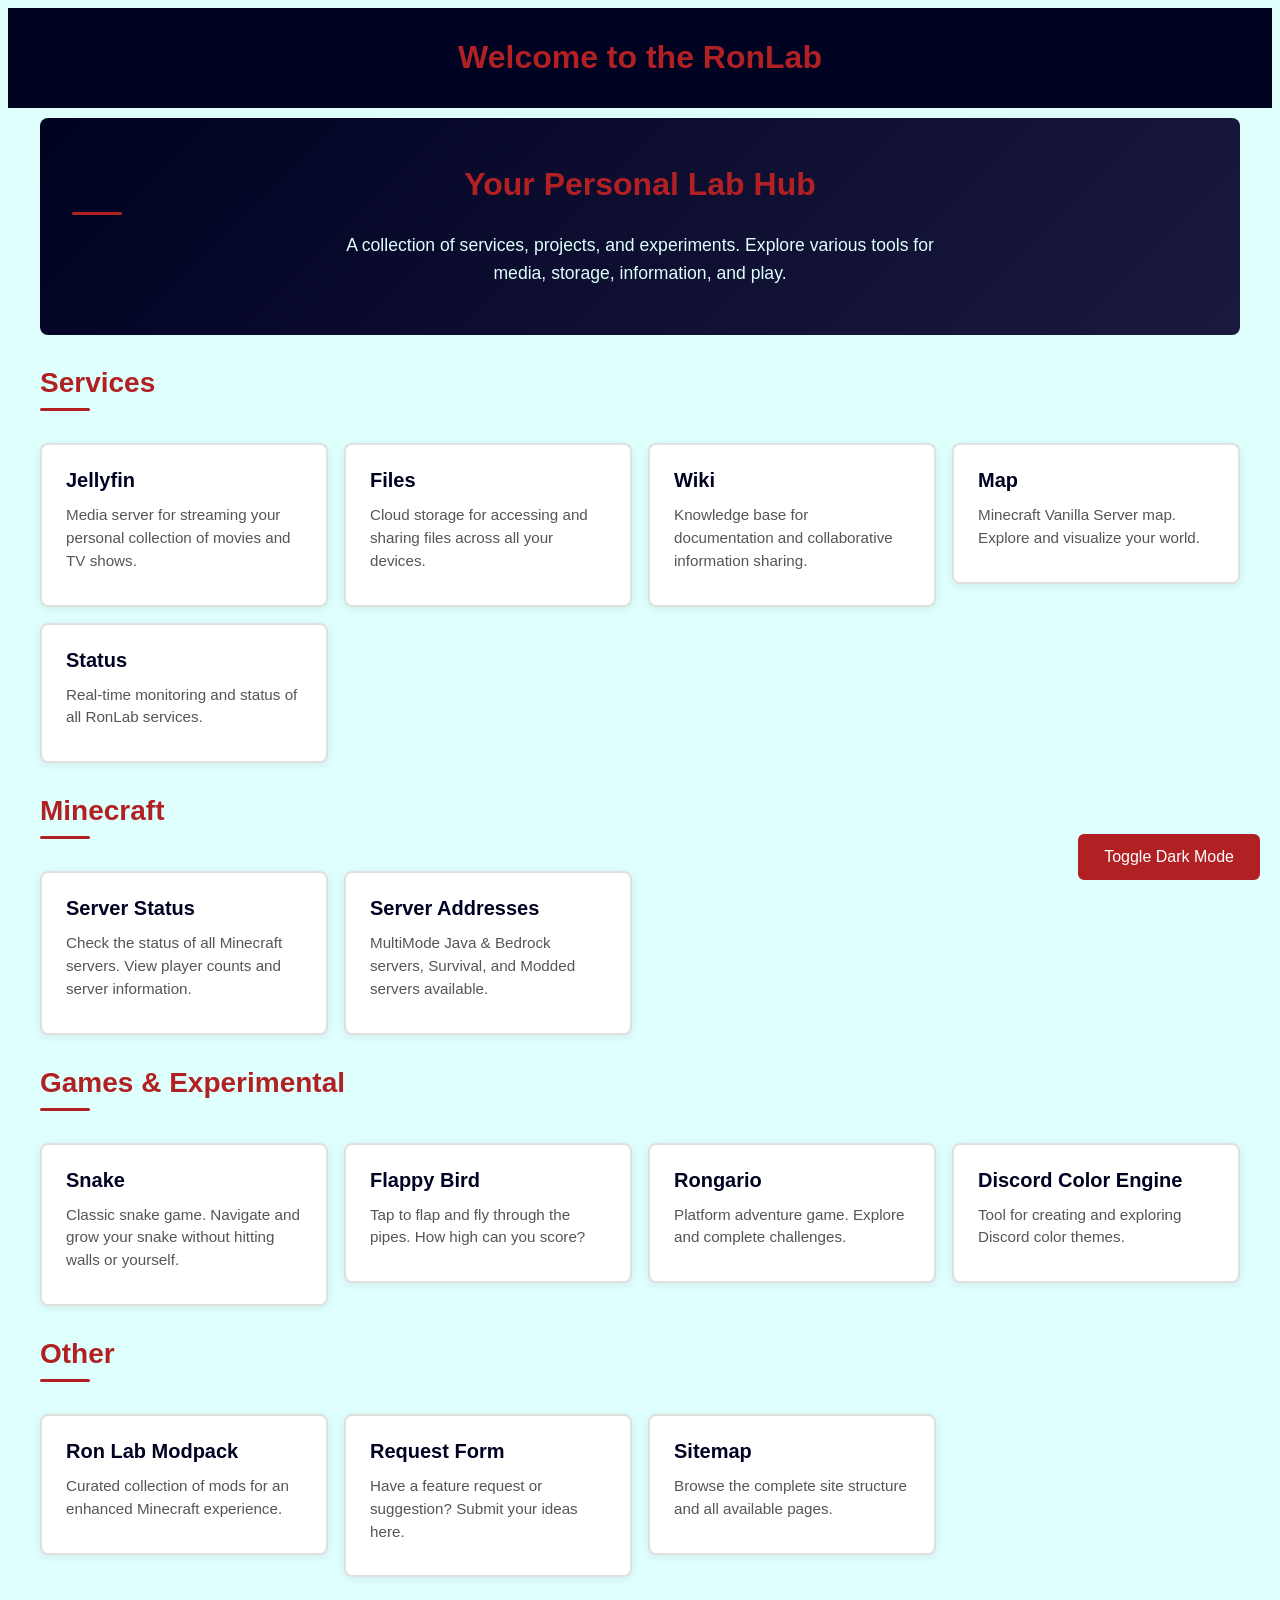
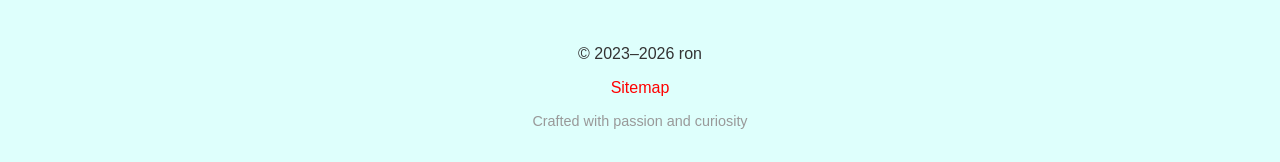
==== index.html @ da30d5af "fix: Update Minecraft section link to point to minecraft.html Changed broken link from links.html#mi" ====
<!DOCTYPE html>
<html lang="en">
<head>
    <meta charset="UTF-8">
    <meta name="viewport" content="width=device-width, initial-scale=1.0">
    <title>Ron Lab</title>
    <link rel="stylesheet" href="styles.css">

    <link rel="apple-touch-icon" sizes="180x180" href="/apple-touch-icon.png">
    <link rel="icon" type="image/png" sizes="32x32" href="/favicon-32x32.png">
    <link rel="icon" type="image/png" sizes="16x16" href="/favicon-16x16.png">
    <link rel="manifest" href="/site.webmanifest">
    <link rel="mask-icon" href="/safari-pinned-tab.svg" color="#000222">
    <meta name="apple-mobile-web-app-title" content="Ron Lab">
    <meta name="application-name" content="Ron Lab">
    <meta name="msapplication-TileColor" content="#da532c">
    <meta name="theme-color" content="#ffffff">

    <!-- Apple Mobile Web App Status Bar Style -->
    <meta name="apple-mobile-web-app-status-bar-style" content="black">

    <style>
        /* Hero section styles */
        .hero {
            background: linear-gradient(135deg, #000222 0%, #1a1a3e 100%);
            color: #fff;
            padding: 3rem 2rem;
            text-align: center;
            margin-bottom: 2rem;
            border-radius: 8px;
            animation: fadeUp 0.6s ease-out;
        }

        .hero h2 {
            font-family: 'biome', sans-serif;
            font-size: 2rem;
            margin: 0 0 1rem 0;
            color: #b12124;
        }

        .hero p {
            font-size: 1.1rem;
            line-height: 1.6;
            max-width: 600px;
            margin: 0 auto;
            color: #defffc;
        }

        /* Section titles */
        .section-title {
            font-family: 'biome', sans-serif;
            color: #b12124;
            font-size: 1.75rem;
            margin-bottom: 1.5rem;
            margin-top: 2rem;
            position: relative;
            padding-bottom: 0.75rem;
        }

        .section-title::after {
            content: '';
            position: absolute;
            bottom: 0;
            left: 0;
            width: 50px;
            height: 3px;
            background-color: #b12124;
            border-radius: 2px;
        }

        .dark-mode .hero {
            background: linear-gradient(135deg, #1a1a1a 0%, #2a2a4e 100%);
        }

        .dark-mode .hero h2 {
            color: #defffc;
        }

        .dark-mode .section-title {
            color: #defffc;
        }

        .dark-mode .section-title::after {
            background-color: #defffc;
        }

        /* Card link wrapper */
        .card-link {
            text-decoration: none;
            color: inherit;
            display: block;
            height: 100%;
        }

        .card-link:visited .card h3 {
            color: #000222;
        }

        .dark-mode .card-link:visited .card h3 {
            color: #defffc;
        }

        /* Responsive container */
        .content-container {
            max-width: 1200px;
            margin: 0 auto;
        }
    </style>
</head>
<body>
    <header>
        <h1>Welcome to the RonLab</h1>
    </header>

    <main class="content-container">
        <!-- Hero Section -->
        <section class="hero">
            <h2>Your Personal Lab Hub</h2>
            <p>A collection of services, projects, and experiments. Explore various tools for media, storage, information, and play.</p>
        </section>

        <!-- Services Section -->
        <section>
            <h3 class="section-title">Services</h3>
            <div class="card-grid">
                <a href="https://movie.ronlab.site" class="card-link">
                    <div class="card">
                        <h3>Jellyfin</h3>
                        <p>Media server for streaming your personal collection of movies and TV shows.</p>
                    </div>
                </a>
                <a href="https://cloud.ronlab.site" class="card-link">
                    <div class="card">
                        <h3>Files</h3>
                        <p>Cloud storage for accessing and sharing files across all your devices.</p>
                    </div>
                </a>
                <a href="https://wiki.ronlab.site" class="card-link">
                    <div class="card">
                        <h3>Wiki</h3>
                        <p>Knowledge base for documentation and collaborative information sharing.</p>
                    </div>
                </a>
                <a href="https://map.ronlab.site" class="card-link">
                    <div class="card">
                        <h3>Map</h3>
                        <p>Minecraft Vanilla Server map. Explore and visualize your world.</p>
                    </div>
                </a>
                <a href="https://status.ronlab.site" class="card-link">
                    <div class="card">
                        <h3>Status</h3>
                        <p>Real-time monitoring and status of all RonLab services.</p>
                    </div>
                </a>
            </div>
        </section>

        <!-- Minecraft Section -->
        <section>
            <h3 class="section-title">Minecraft</h3>
            <div class="card-grid">
                <a href="https://crafty.ronlab.site/status" class="card-link">
                    <div class="card">
                        <h3>Server Status</h3>
                        <p>Check the status of all Minecraft servers. View player counts and server information.</p>
                    </div>
                </a>
                <a href="minecraft.html" class="card-link">
                    <div class="card">
                        <h3>Server Addresses</h3>
                        <p>MultiMode Java & Bedrock servers, Survival, and Modded servers available.</p>
                    </div>
                </a>
            </div>
        </section>

        <!-- Games & Experimental Section -->
        <section>
            <h3 class="section-title">Games & Experimental</h3>
            <div class="card-grid">
                <a href="snake.html" class="card-link">
                    <div class="card">
                        <h3>Snake</h3>
                        <p>Classic snake game. Navigate and grow your snake without hitting walls or yourself.</p>
                    </div>
                </a>
                <a href="flappy.html" class="card-link">
                    <div class="card">
                        <h3>Flappy Bird</h3>
                        <p>Tap to flap and fly through the pipes. How high can you score?</p>
                    </div>
                </a>
                <a href="rongario.html" class="card-link">
                    <div class="card">
                        <h3>Rongario</h3>
                        <p>Platform adventure game. Explore and complete challenges.</p>
                    </div>
                </a>
                <a href="discord.html" class="card-link">
                    <div class="card">
                        <h3>Discord Color Engine</h3>
                        <p>Tool for creating and exploring Discord color themes.</p>
                    </div>
                </a>
            </div>
        </section>

        <!-- Other Section -->
        <section>
            <h3 class="section-title">Other</h3>
            <div class="card-grid">
                <a href="https://drive.google.com/drive/folders/1ktByD3DAhQ_q4QXqc3JjcEOgUtWaC5j9?usp=sharing" class="card-link">
                    <div class="card">
                        <h3>Ron Lab Modpack</h3>
                        <p>Curated collection of mods for an enhanced Minecraft experience.</p>
                    </div>
                </a>
                <a href="https://forms.gle/BwYJrXEqpxPvxcif6" class="card-link">
                    <div class="card">
                        <h3>Request Form</h3>
                        <p>Have a feature request or suggestion? Submit your ideas here.</p>
                    </div>
                </a>
                <a href="sitemap.html" class="card-link">
                    <div class="card">
                        <h3>Sitemap</h3>
                        <p>Browse the complete site structure and all available pages.</p>
                    </div>
                </a>
            </div>
        </section>
    </main>

    <footer>
        <p>&copy; 2023–<span id="year"></span> ron</p>
        <p><a href="sitemap.html">Sitemap</a></p>
        <p style="font-size: 0.9rem; color: #999; margin-top: 1rem;">Crafted with passion and curiosity</p>
    </footer>

    <button id="darkModeToggle">Toggle Dark Mode</button>

    <script>
        // Set current year in footer
        document.getElementById('year').textContent = new Date().getFullYear();

        // JavaScript code for toggling dark mode and saving the status
        const darkModeToggle = document.getElementById('darkModeToggle');
        const body = document.body;

        darkModeToggle.addEventListener('click', () => {
            body.classList.toggle('dark-mode');

            // Check if dark mode is active and store the status
            const isDarkMode = body.classList.contains('dark-mode');
            if (isDarkMode) {
                localStorage.setItem('darkMode', 'enabled');
            } else {
                localStorage.setItem('darkMode', 'disabled');
            }
        });

        // JavaScript code to retrieve and apply dark mode status
        document.addEventListener('DOMContentLoaded', () => {
            const isDarkMode = localStorage.getItem('darkMode');

            // Check if dark mode status exists and apply it
            if (isDarkMode === 'enabled') {
                body.classList.add('dark-mode');
            }
        });
    </script>

</body>
</html>
---- styles.css ----
/* ================================
   Animations & Keyframes
   ================================ */
@keyframes fadeUp {
    from {
        opacity: 0;
        transform: translateY(20px);
    }
    to {
        opacity: 1;
        transform: translateY(0);
    }
}

@keyframes slideIn {
    from {
        opacity: 0;
        transform: translateX(-10px);
    }
    to {
        opacity: 1;
        transform: translateX(0);
    }
}

@keyframes gradientShift {
    0% {
        border-top-color: #b12124;
    }
    50% {
        border-top-color: #ff4444;
    }
    100% {
        border-top-color: #b12124;
    }
}

/* ================================
   Light mode styles
   ================================ */
body {
    background-color: #defffc;
    color: #333;
    font-family: 'biome light', sans-serif;
    transition: background-color 0.3s ease, color 0.3s ease;
}

header {
    background-color: #000222;
    color: #b12124;
    padding: 10px;
    text-align: center;
    font-family: 'biome', sans-serif;
    transition: all 0.3s ease;
}

/* ================================
   Dark mode styles
   ================================ */
.dark-mode {
    background-color: #5d5d5d;
    color: #fff;
}

.dark-mode body {
    background-color: #000;
    color: #fff;
    font-family: 'biome light', sans-serif;
}

/* ================================
   Common styles for both modes
   ================================ */
main {
    margin: 20px;
    padding: 10px;
}

/* ================================
   Section & Typography Styles
   ================================ */
section {
    margin-bottom: 2rem;
    animation: fadeUp 0.6s ease-out;
}

section h2 {
    font-family: 'biome', sans-serif;
    color: #b12124;
    font-size: 1.75rem;
    margin-bottom: 1rem;
    position: relative;
    padding-bottom: 0.75rem;
}

section h2::after {
    content: '';
    position: absolute;
    bottom: 0;
    left: 0;
    width: 50px;
    height: 3px;
    background-color: #b12124;
    border-radius: 2px;
}

.dark-mode section h2 {
    color: #defffc;
}

.dark-mode section h2::after {
    background-color: #defffc;
}

section p {
    line-height: 1.6;
    margin-bottom: 1rem;
}

/* ================================
   Footer styles
   ================================ */
footer {
    bottom: 0;
    width: 100%;
    text-align: center;
    padding: 10px 0;
    font-family: 'biome light', sans-serif;
    transition: color 0.3s ease;
}

.dark-mode footer {
    color: #fff;
    font-family: 'biome light', sans-serif;
}


/* ================================
   Card Grid & Card Styles
   ================================ */
.card-grid {
    display: grid;
    grid-template-columns: repeat(auto-fill, minmax(260px, 1fr));
    gap: 1rem;
    margin: 2rem 0;
    animation: fadeUp 0.6s ease-out;
}

.card {
    background-color: #fff;
    border: 2px solid #e0e0e0;
    border-radius: 8px;
    padding: 1.5rem;
    transition: all 0.3s ease;
    cursor: default;
    box-shadow: 0 2px 8px rgba(0, 0, 0, 0.08);
    position: relative;
    overflow: hidden;
}

.card::before {
    content: '';
    position: absolute;
    top: 0;
    left: 0;
    width: 100%;
    height: 3px;
    background: linear-gradient(90deg, #b12124 0%, #ff4444 50%, #b12124 100%);
    background-size: 200% 100%;
    transform: scaleX(0);
    transform-origin: left;
    transition: transform 0.3s ease;
}

.card:hover {
    border-color: #b12124;
    transform: translateY(-2px);
    box-shadow: 0 8px 16px rgba(177, 33, 36, 0.15);
}

.card:hover::before {
    transform: scaleX(1);
}

.card h3 {
    font-family: 'biome', sans-serif;
    color: #000222;
    margin-top: 0;
    margin-bottom: 0.75rem;
    font-size: 1.25rem;
    transition: color 0.3s ease;
}

.card:hover h3 {
    color: #b12124;
}

.card p {
    color: #555;
    font-size: 0.95rem;
    line-height: 1.5;
    margin: 0.5rem 0;
}

.card-content {
    display: flex;
    flex-direction: column;
    gap: 1rem;
}

/* Dark mode card styles */
.dark-mode .card {
    background-color: #1a1a1a;
    border-color: #444;
    box-shadow: 0 2px 8px rgba(0, 0, 0, 0.4);
}

.dark-mode .card:hover {
    border-color: #defffc;
    box-shadow: 0 8px 16px rgba(222, 255, 252, 0.15);
}

.dark-mode .card h3 {
    color: #defffc;
}

.dark-mode .card:hover h3 {
    color: #defffc;
}

.dark-mode .card p {
    color: #ccc;
}

/* ================================
   Button Styles
   ================================ */
button {
    font-family: 'biome light', sans-serif;
    border: none;
    border-radius: 6px;
    cursor: pointer;
    transition: all 0.3s ease;
    font-size: 1rem;
    font-weight: 500;
    outline: none;
}

button:focus {
    outline: 2px solid #b12124;
    outline-offset: 2px;
}

/* Primary button style */
.btn,
.btn-primary {
    background-color: #b12124;
    color: #fff;
    padding: 0.75rem 1.5rem;
    border: 2px solid #b12124;
    font-size: 1rem;
}

.btn:hover,
.btn-primary:hover {
    background-color: #8b1a1c;
    border-color: #8b1a1c;
    box-shadow: 0 4px 12px rgba(177, 33, 36, 0.3);
    transform: translateY(-1px);
}

.btn:active,
.btn-primary:active {
    transform: translateY(0);
    box-shadow: 0 2px 6px rgba(177, 33, 36, 0.3);
}

/* Secondary button style (copy-to-clipboard variant) */
.btn-secondary {
    background-color: #f0f0f0;
    color: #333;
    padding: 0.65rem 1.25rem;
    border: 2px solid #ddd;
    font-size: 0.95rem;
}

.btn-secondary:hover {
    background-color: #e0e0e0;
    border-color: #b12124;
    box-shadow: 0 4px 12px rgba(177, 33, 36, 0.15);
    transform: translateY(-1px);
}

.btn-secondary:active {
    transform: translateY(0);
    box-shadow: 0 2px 6px rgba(177, 33, 36, 0.1);
}

/* Dark mode button styles */
.dark-mode .btn,
.dark-mode .btn-primary {
    background-color: #b12124;
    border-color: #b12124;
    color: #fff;
}

.dark-mode .btn:hover,
.dark-mode .btn-primary:hover {
    background-color: #d44449;
    border-color: #d44449;
    box-shadow: 0 4px 12px rgba(177, 33, 36, 0.5);
}

.dark-mode .btn-secondary {
    background-color: #333;
    color: #fff;
    border-color: #555;
}

.dark-mode .btn-secondary:hover {
    background-color: #444;
    border-color: #defffc;
    box-shadow: 0 4px 12px rgba(222, 255, 252, 0.15);
}

/* Toggle button (dark mode) */
#darkModeToggle {
    position: fixed;
    bottom: 20px;
    right: 20px;
    background-color: #b12124;
    color: #fff;
    padding: 0.75rem 1.5rem;
    border: 2px solid #b12124;
    border-radius: 6px;
    cursor: pointer;
    transition: all 0.3s ease;
    z-index: 1000;
    font-family: 'biome light', sans-serif;
    font-weight: 500;
}

#darkModeToggle:hover {
    background-color: #8b1a1c;
    border-color: #8b1a1c;
    box-shadow: 0 4px 12px rgba(177, 33, 36, 0.3);
    transform: translateY(-2px);
}

#darkModeToggle:active {
    transform: translateY(0);
}

.dark-mode #darkModeToggle {
    background-color: #b12124;
    border-color: #b12124;
}

.dark-mode #darkModeToggle:hover {
    background-color: #d44449;
    border-color: #d44449;
    box-shadow: 0 4px 12px rgba(177, 33, 36, 0.5);
}

/* ================================
   Navigation Styles
   ================================ */
nav {
    margin-bottom: 2rem;
    animation: slideIn 0.5s ease-out;
}

nav ul {
    list-style: none;
    padding: 0;
    margin: 0;
    display: flex;
    flex-wrap: wrap;
    gap: 1.5rem;
}

nav li {
    display: inline-block;
}

nav a {
    font-family: 'biome', sans-serif;
    font-weight: 500;
    padding: 0.5rem 1rem;
    border-radius: 4px;
    transition: all 0.3s ease;
    border-bottom: 2px solid transparent;
}

.dark-mode nav a {
    color: #defffc;
}

.dark-mode nav a:visited {
    color: #b3ccff;
}

/* ================================
   Table styles
   ================================ */
table {
    width: 100%;
    max-width: 800px;
    margin: 0 auto;
    border-collapse: collapse;
    background-color: #fff;
    border: 2px solid #b12124;
    border-radius: 5px;
    animation: fadeUp 0.6s ease-out;
    box-shadow: 0 2px 8px rgba(0, 0, 0, 0.08);
}

th, td {
    padding: 10px;
    text-align: left;
    border-bottom: 1px solid #b12124;
}

th {
    background-color: #000222;
    color: #b12124;
    font-family: 'biome', sans-serif;
}

.dark-mode table {
    background-color: #333;
    border-color: #defffc;
}

.dark-mode th, .dark-mode td {
    border-bottom: 1px solid #defffc;
}

.dark-mode th {
    background-color: #1a1a1a;
    color: #defffc;
}

::selection
 {
    color: #fff;
    background-color: #b12124;
}

a {   
    color: red; 
    text-decoration: none;  
}
a:visited {   
    color: purple;   
    text-decoration: none;
}
a:hover {   
    color: black;  
    text-decoration: underline; 
}
a:active {   
    color: white;   
    text-decoration: underline;
}
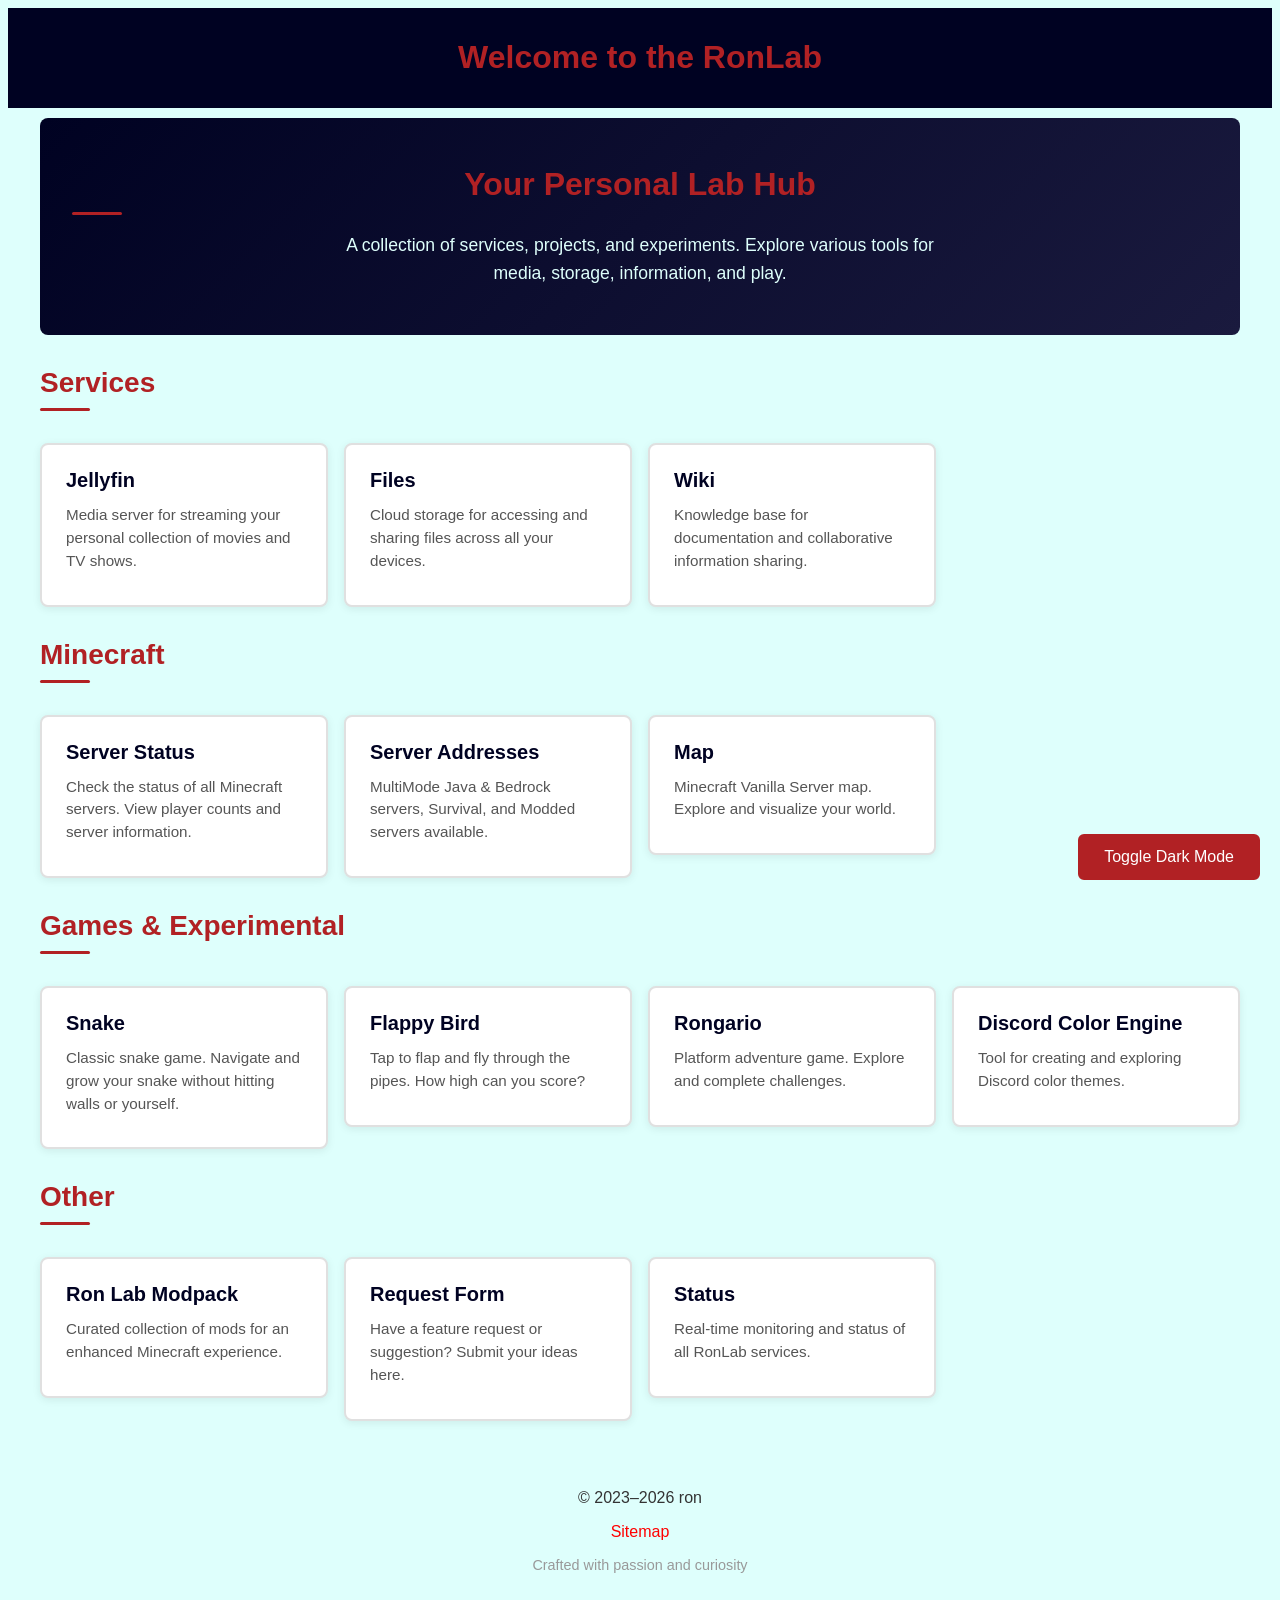
==== commit 37f0e1c6: "fix: Update card links for Map and Status sections in index.html" ====
--- a/index.html
+++ b/index.html
@@ -141,91 +141,85 @@
                         <p>Knowledge base for documentation and collaborative information sharing.</p>
                     </div>
                 </a>
+            </div>
+        </section>
+
+        <!-- Minecraft Section -->
+        <section>
+            <h3 class="section-title">Minecraft</h3>
+            <div class="card-grid">
+                <a href="https://crafty.ronlab.site/status" class="card-link">
+                    <div class="card">
+                        <h3>Server Status</h3>
+                        <p>Check the status of all Minecraft servers. View player counts and server information.</p>
+                    </div>
+                </a>
+                <a href="minecraft.html" class="card-link">
+                    <div class="card">
+                        <h3>Server Addresses</h3>
+                        <p>MultiMode Java & Bedrock servers, Survival, and Modded servers available.</p>
+                    </div>
+                </a>
                 <a href="https://map.ronlab.site" class="card-link">
                     <div class="card">
                         <h3>Map</h3>
                         <p>Minecraft Vanilla Server map. Explore and visualize your world.</p>
                     </div>
                 </a>
+            </div>
+        </section>
+
+        <!-- Games & Experimental Section -->
+        <section>
+            <h3 class="section-title">Games & Experimental</h3>
+            <div class="card-grid">
+                <a href="snake.html" class="card-link">
+                    <div class="card">
+                        <h3>Snake</h3>
+                        <p>Classic snake game. Navigate and grow your snake without hitting walls or yourself.</p>
+                    </div>
+                </a>
+                <a href="flappy.html" class="card-link">
+                    <div class="card">
+                        <h3>Flappy Bird</h3>
+                        <p>Tap to flap and fly through the pipes. How high can you score?</p>
+                    </div>
+                </a>
+                <a href="rongario.html" class="card-link">
+                    <div class="card">
+                        <h3>Rongario</h3>
+                        <p>Platform adventure game. Explore and complete challenges.</p>
+                    </div>
+                </a>
+                <a href="discord.html" class="card-link">
+                    <div class="card">
+                        <h3>Discord Color Engine</h3>
+                        <p>Tool for creating and exploring Discord color themes.</p>
+                    </div>
+                </a>
+            </div>
+        </section>
+
+        <!-- Other Section -->
+        <section>
+            <h3 class="section-title">Other</h3>
+            <div class="card-grid">
+                <a href="https://drive.google.com/drive/folders/1ktByD3DAhQ_q4QXqc3JjcEOgUtWaC5j9?usp=sharing" class="card-link">
+                    <div class="card">
+                        <h3>Ron Lab Modpack</h3>
+                        <p>Curated collection of mods for an enhanced Minecraft experience.</p>
+                    </div>
+                </a>
+                <a href="https://forms.gle/BwYJrXEqpxPvxcif6" class="card-link">
+                    <div class="card">
+                        <h3>Request Form</h3>
+                        <p>Have a feature request or suggestion? Submit your ideas here.</p>
+                    </div>
+                </a>
                 <a href="https://status.ronlab.site" class="card-link">
                     <div class="card">
                         <h3>Status</h3>
                         <p>Real-time monitoring and status of all RonLab services.</p>
-                    </div>
-                </a>
-            </div>
-        </section>
-
-        <!-- Minecraft Section -->
-        <section>
-            <h3 class="section-title">Minecraft</h3>
-            <div class="card-grid">
-                <a href="https://crafty.ronlab.site/status" class="card-link">
-                    <div class="card">
-                        <h3>Server Status</h3>
-                        <p>Check the status of all Minecraft servers. View player counts and server information.</p>
-                    </div>
-                </a>
-                <a href="minecraft.html" class="card-link">
-                    <div class="card">
-                        <h3>Server Addresses</h3>
-                        <p>MultiMode Java & Bedrock servers, Survival, and Modded servers available.</p>
-                    </div>
-                </a>
-            </div>
-        </section>
-
-        <!-- Games & Experimental Section -->
-        <section>
-            <h3 class="section-title">Games & Experimental</h3>
-            <div class="card-grid">
-                <a href="snake.html" class="card-link">
-                    <div class="card">
-                        <h3>Snake</h3>
-                        <p>Classic snake game. Navigate and grow your snake without hitting walls or yourself.</p>
-                    </div>
-                </a>
-                <a href="flappy.html" class="card-link">
-                    <div class="card">
-                        <h3>Flappy Bird</h3>
-                        <p>Tap to flap and fly through the pipes. How high can you score?</p>
-                    </div>
-                </a>
-                <a href="rongario.html" class="card-link">
-                    <div class="card">
-                        <h3>Rongario</h3>
-                        <p>Platform adventure game. Explore and complete challenges.</p>
-                    </div>
-                </a>
-                <a href="discord.html" class="card-link">
-                    <div class="card">
-                        <h3>Discord Color Engine</h3>
-                        <p>Tool for creating and exploring Discord color themes.</p>
-                    </div>
-                </a>
-            </div>
-        </section>
-
-        <!-- Other Section -->
-        <section>
-            <h3 class="section-title">Other</h3>
-            <div class="card-grid">
-                <a href="https://drive.google.com/drive/folders/1ktByD3DAhQ_q4QXqc3JjcEOgUtWaC5j9?usp=sharing" class="card-link">
-                    <div class="card">
-                        <h3>Ron Lab Modpack</h3>
-                        <p>Curated collection of mods for an enhanced Minecraft experience.</p>
-                    </div>
-                </a>
-                <a href="https://forms.gle/BwYJrXEqpxPvxcif6" class="card-link">
-                    <div class="card">
-                        <h3>Request Form</h3>
-                        <p>Have a feature request or suggestion? Submit your ideas here.</p>
-                    </div>
-                </a>
-                <a href="sitemap.html" class="card-link">
-                    <div class="card">
-                        <h3>Sitemap</h3>
-                        <p>Browse the complete site structure and all available pages.</p>
                     </div>
                 </a>
             </div>
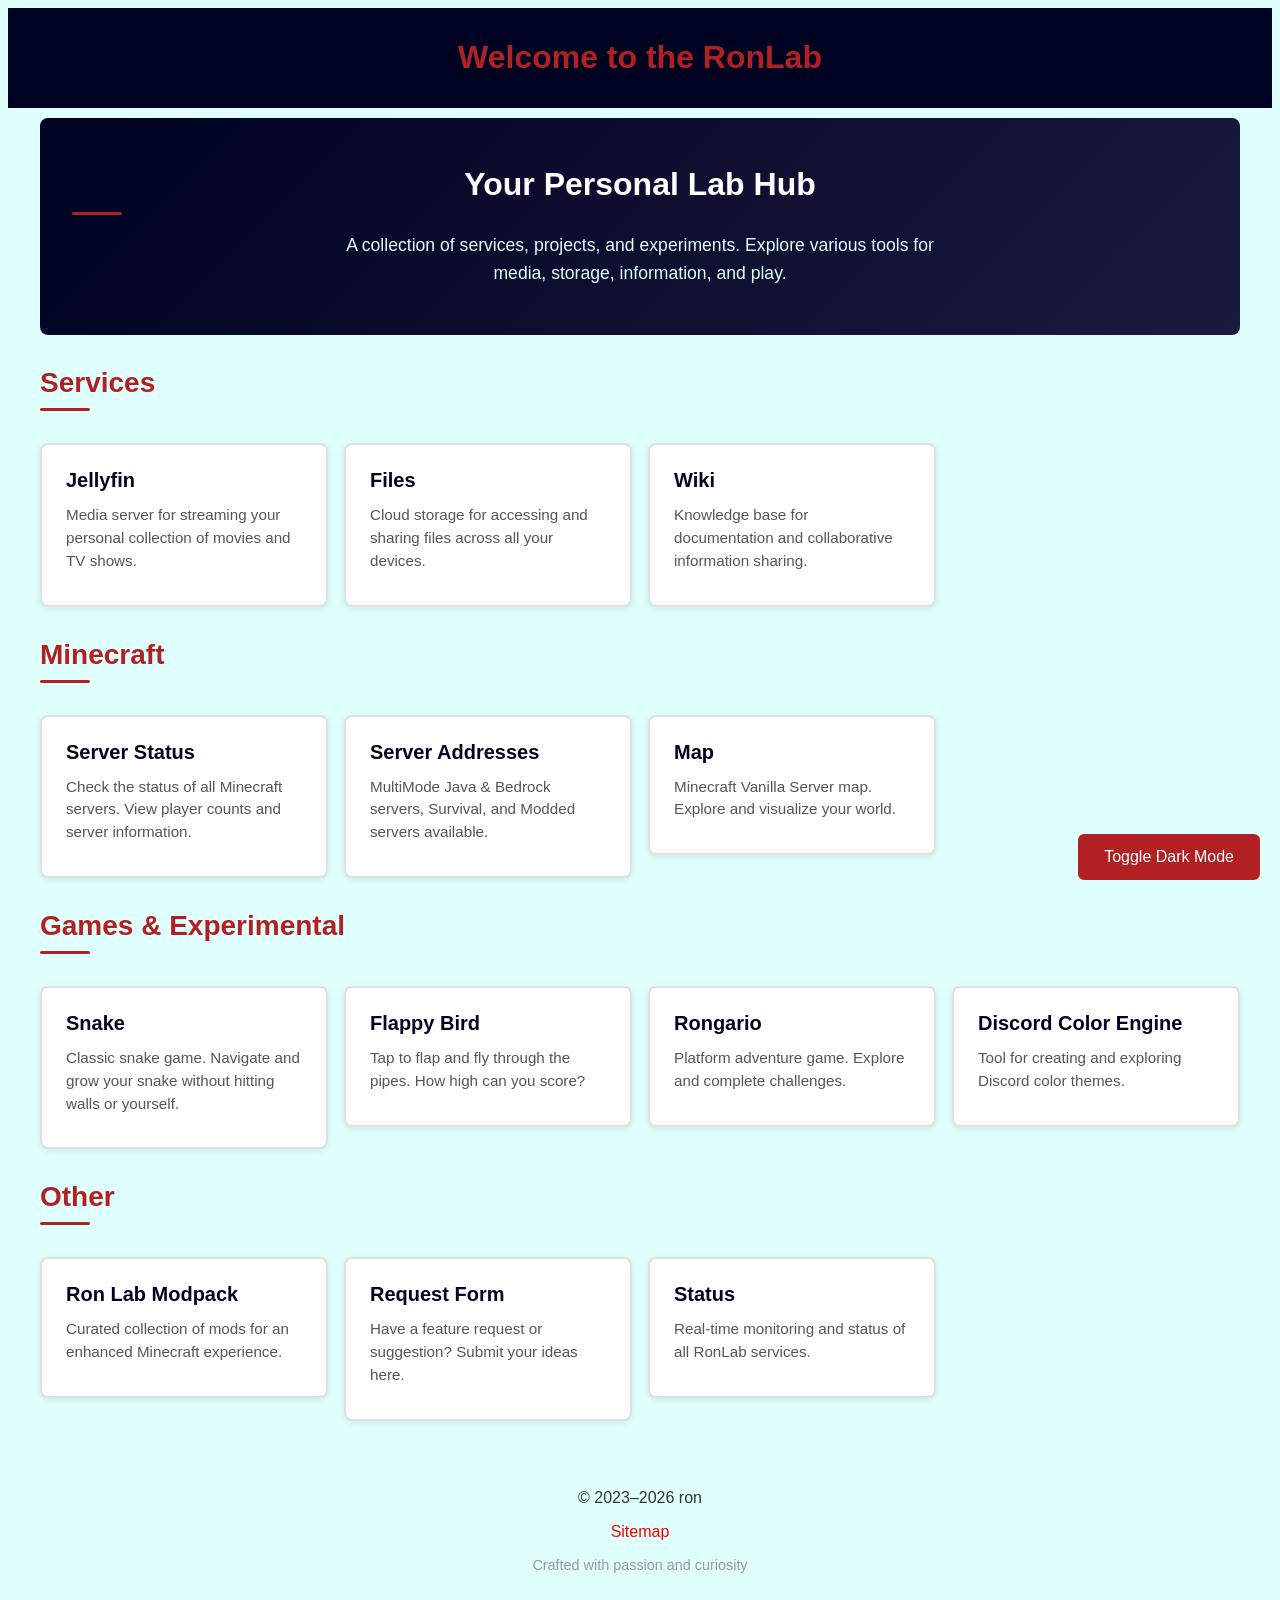
==== commit 6fbe5aa4: "color change" ====
--- a/index.html
+++ b/index.html
@@ -35,7 +35,7 @@
             font-family: 'biome', sans-serif;
             font-size: 2rem;
             margin: 0 0 1rem 0;
-            color: #b12124;
+            color: #ffffff;
         }
 
         .hero p {
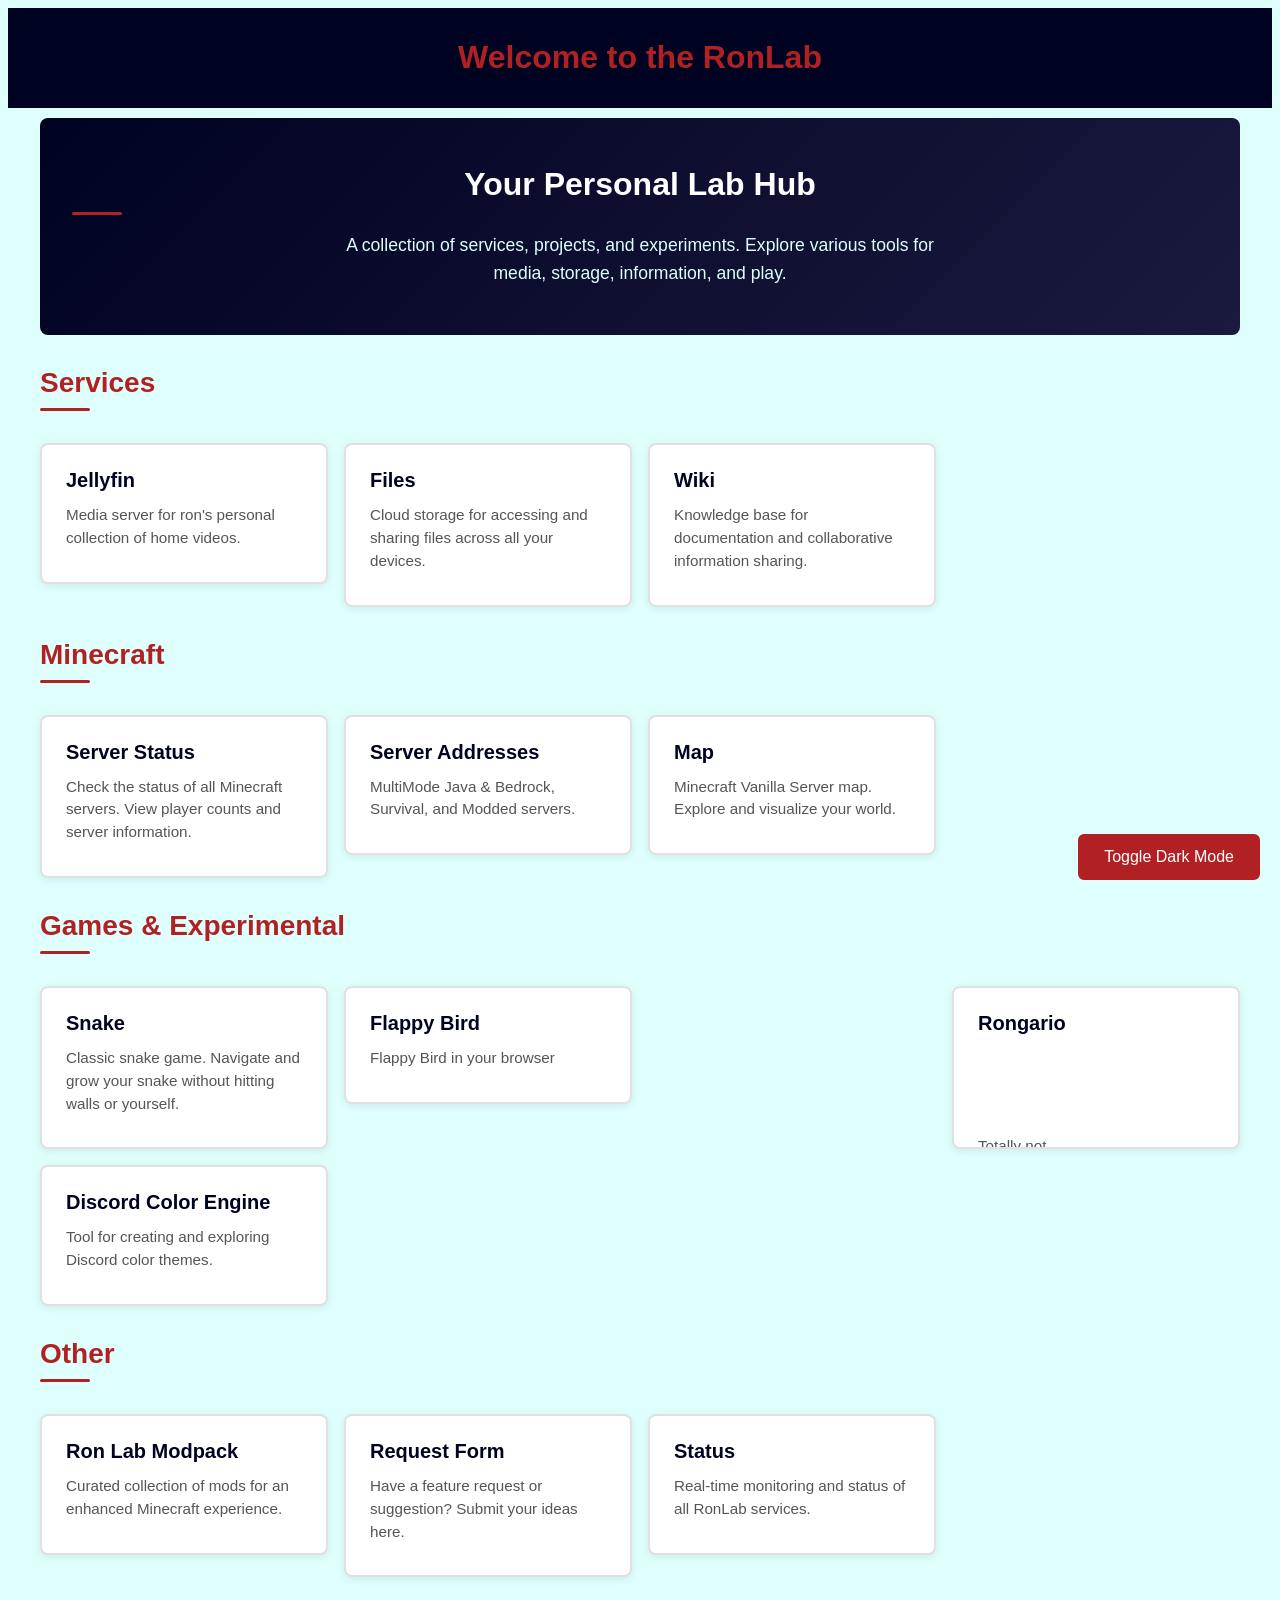
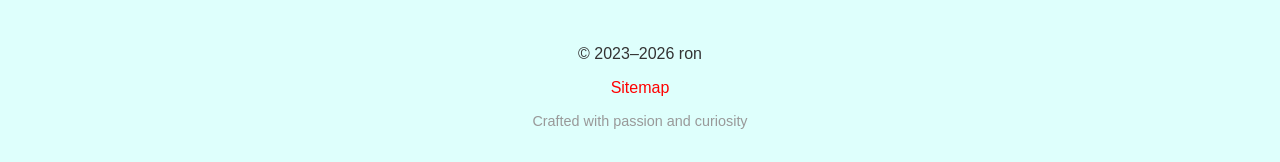
==== commit 06b4605b: "slight adjustments" ====
--- a/index.html
+++ b/index.html
@@ -126,7 +126,7 @@
                 <a href="https://movie.ronlab.site" class="card-link">
                     <div class="card">
                         <h3>Jellyfin</h3>
-                        <p>Media server for streaming your personal collection of movies and TV shows.</p>
+                        <p>Media server for ron's personal collection of home videos.</p>
                     </div>
                 </a>
                 <a href="https://cloud.ronlab.site" class="card-link">
@@ -157,7 +157,7 @@
                 <a href="minecraft.html" class="card-link">
                     <div class="card">
                         <h3>Server Addresses</h3>
-                        <p>MultiMode Java & Bedrock servers, Survival, and Modded servers available.</p>
+                        <p>MultiMode Java & Bedrock, Survival, and Modded servers.</p>
                     </div>
                 </a>
                 <a href="https://map.ronlab.site" class="card-link">
@@ -182,13 +182,13 @@
                 <a href="flappy.html" class="card-link">
                     <div class="card">
                         <h3>Flappy Bird</h3>
-                        <p>Tap to flap and fly through the pipes. How high can you score?</p>
+                        <p>Flappy Bird in your browser</p>
                     </div>
                 </a>
                 <a href="rongario.html" class="card-link">
                     <div class="card">
                         <h3>Rongario</h3>
-                        <p>Platform adventure game. Explore and complete challenges.</p>
+                        <p>Totally not <a href="https://agar.io">Agar.io</a></p>
                     </div>
                 </a>
                 <a href="discord.html" class="card-link">
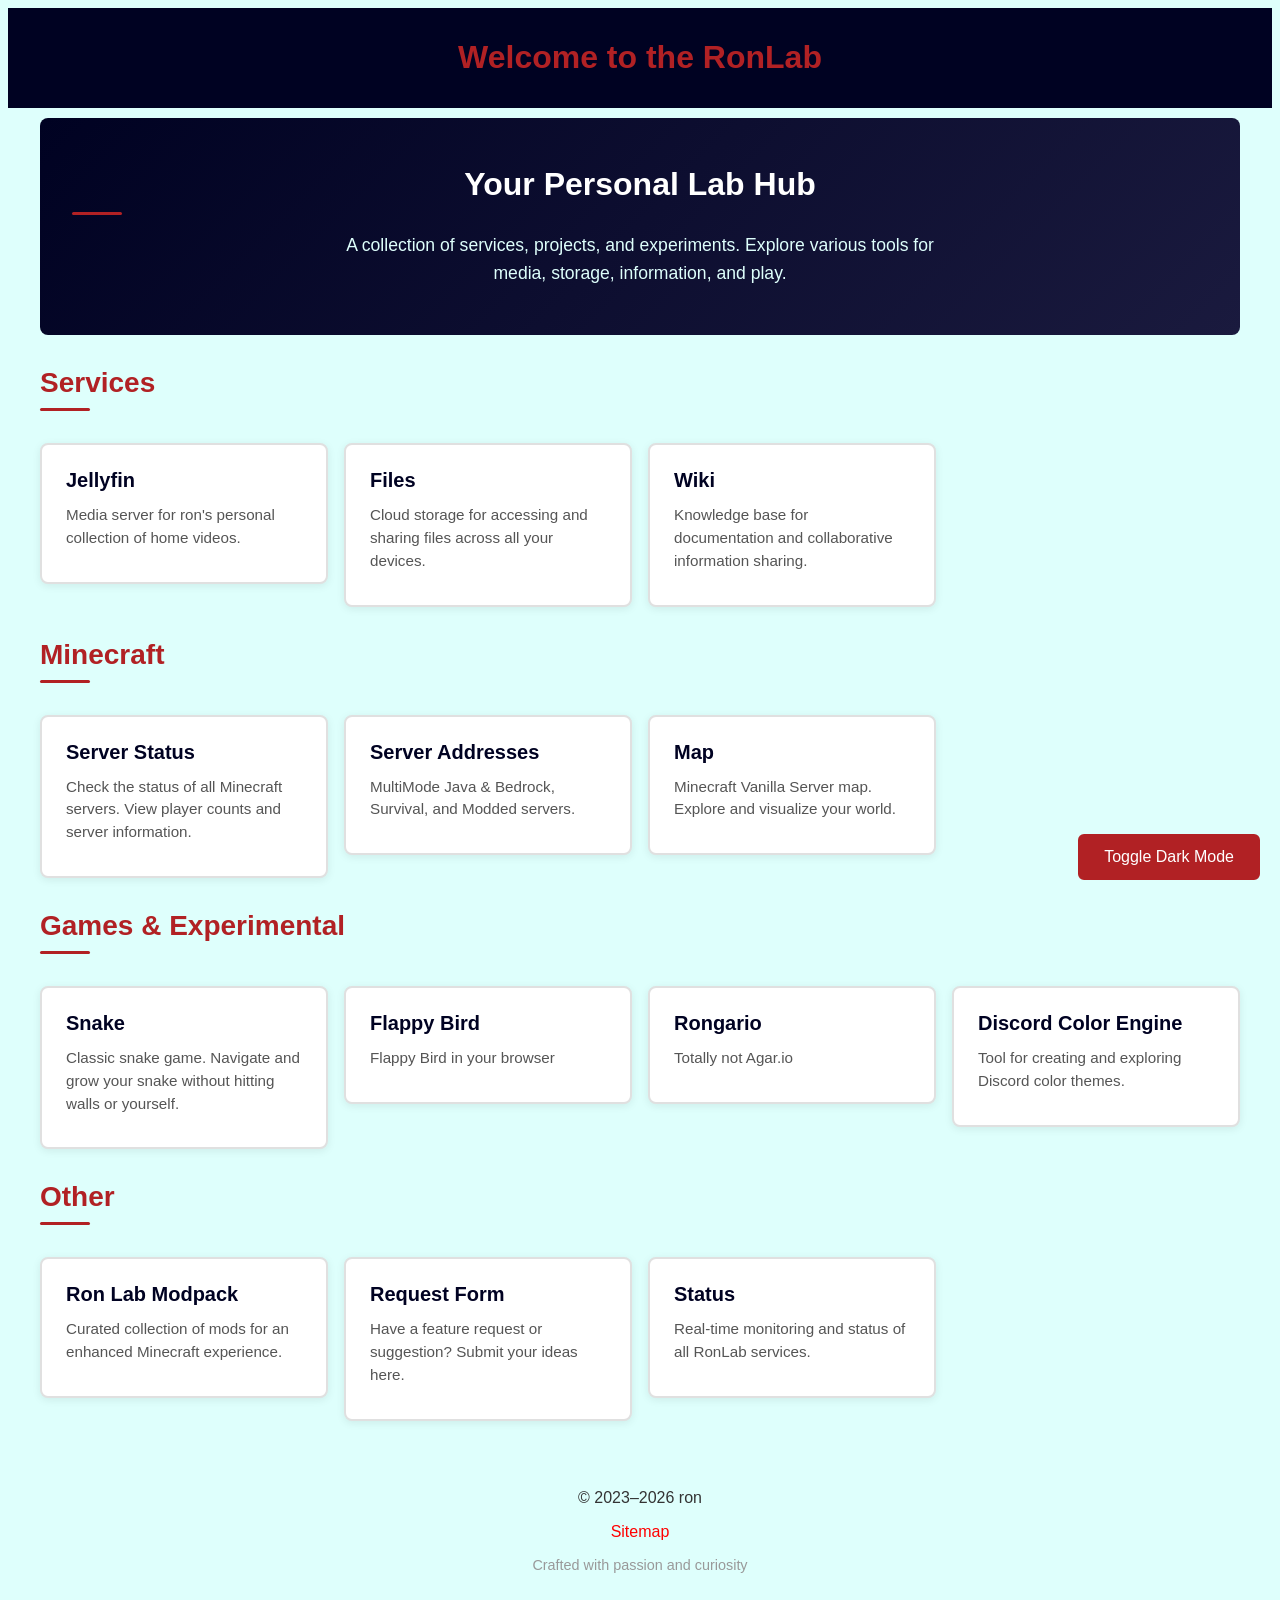
==== commit f97bbee5: "remove back button" ====
--- a/index.html
+++ b/index.html
@@ -188,7 +188,7 @@
                 <a href="rongario.html" class="card-link">
                     <div class="card">
                         <h3>Rongario</h3>
-                        <p>Totally not <a href="https://agar.io">Agar.io</a></p>
+                        <p>Totally not Agar.io</p>
                     </div>
                 </a>
                 <a href="discord.html" class="card-link">
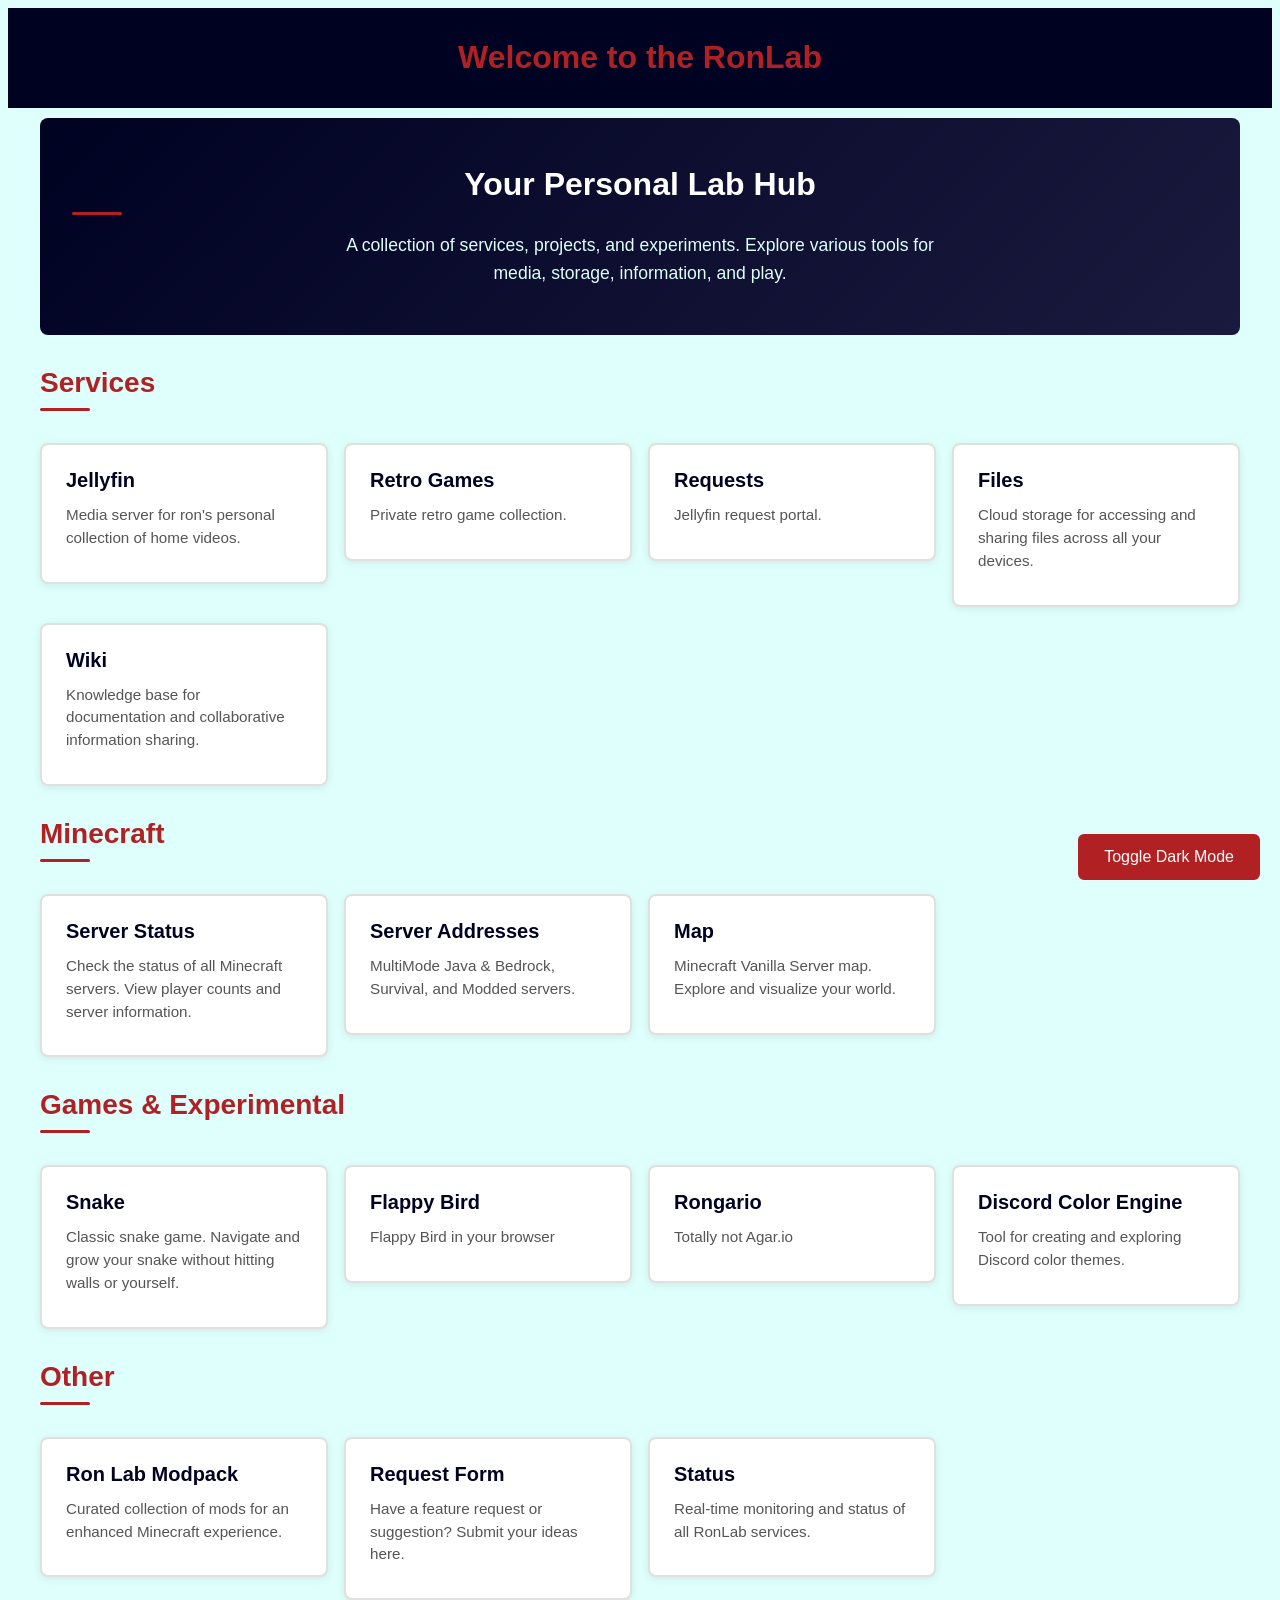
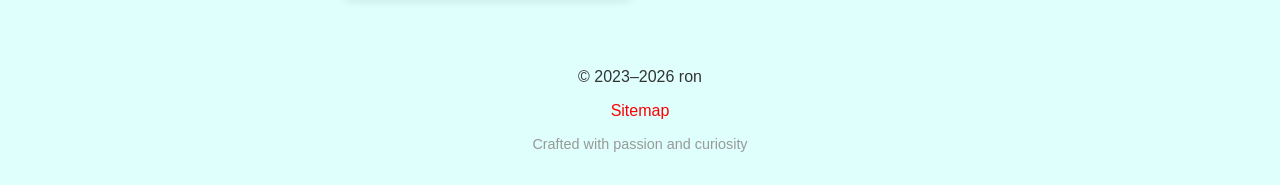
==== commit 2651af0b: "feat: add Retro Games and Requests service cards to homepage" ====
--- a/index.html
+++ b/index.html
@@ -129,6 +129,18 @@
                         <p>Media server for ron's personal collection of home videos.</p>
                     </div>
                 </a>
+                <a href="https://emu.ronlab.site" class="card-link">
+                    <div class="card">
+                        <h3>Retro Games</h3>
+                        <p>Private retro game collection.</p>
+                    </div>
+                </a>
+                <a href="https://request.ronlab.site" class="card-link">
+                    <div class="card">
+                        <h3>Requests</h3>
+                        <p>Jellyfin request portal.</p>
+                    </div>
+                </a>
                 <a href="https://cloud.ronlab.site" class="card-link">
                     <div class="card">
                         <h3>Files</h3>
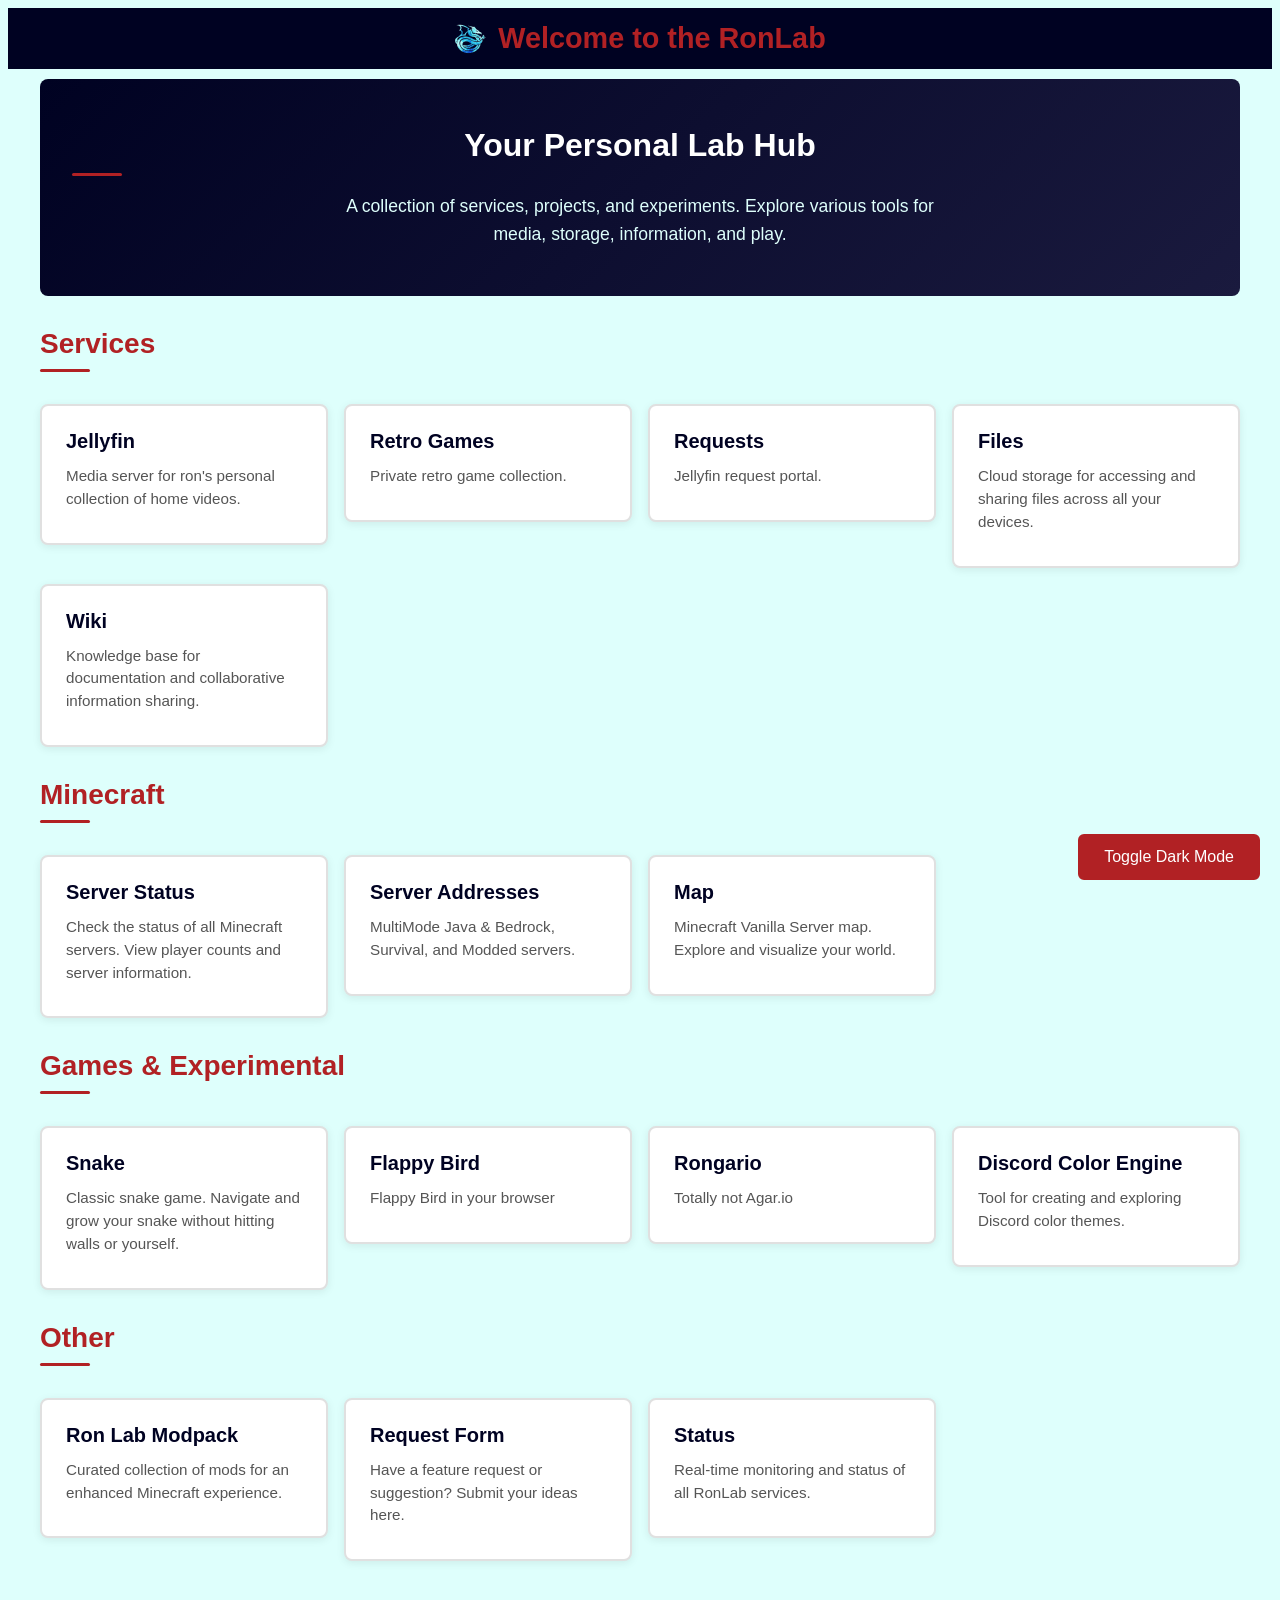
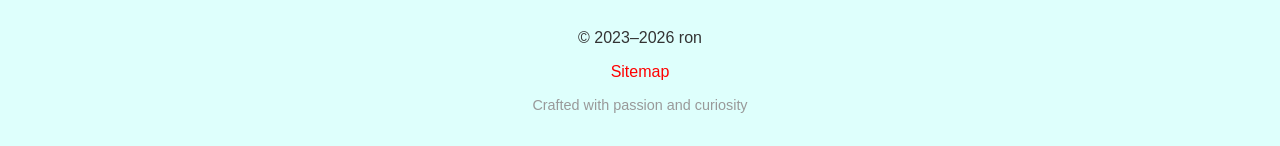
==== commit 04a27572: "feat: update error pages and add consistent header/footer" ====
--- a/index.html
+++ b/index.html
@@ -109,6 +109,7 @@
 </head>
 <body>
     <header>
+        <img src="/favicon-32x32.png" alt="Ron Lab Logo" class="header-logo">
         <h1>Welcome to the RonLab</h1>
     </header>
 
@@ -119,163 +120,20 @@
             <p>A collection of services, projects, and experiments. Explore various tools for media, storage, information, and play.</p>
         </section>
 
-        <!-- Services Section -->
-        <section>
-            <h3 class="section-title">Services</h3>
-            <div class="card-grid">
-                <a href="https://movie.ronlab.site" class="card-link">
-                    <div class="card">
-                        <h3>Jellyfin</h3>
-                        <p>Media server for ron's personal collection of home videos.</p>
-                    </div>
-                </a>
-                <a href="https://emu.ronlab.site" class="card-link">
-                    <div class="card">
-                        <h3>Retro Games</h3>
-                        <p>Private retro game collection.</p>
-                    </div>
-                </a>
-                <a href="https://request.ronlab.site" class="card-link">
-                    <div class="card">
-                        <h3>Requests</h3>
-                        <p>Jellyfin request portal.</p>
-                    </div>
-                </a>
-                <a href="https://cloud.ronlab.site" class="card-link">
-                    <div class="card">
-                        <h3>Files</h3>
-                        <p>Cloud storage for accessing and sharing files across all your devices.</p>
-                    </div>
-                </a>
-                <a href="https://wiki.ronlab.site" class="card-link">
-                    <div class="card">
-                        <h3>Wiki</h3>
-                        <p>Knowledge base for documentation and collaborative information sharing.</p>
-                    </div>
-                </a>
-            </div>
-        </section>
-
-        <!-- Minecraft Section -->
-        <section>
-            <h3 class="section-title">Minecraft</h3>
-            <div class="card-grid">
-                <a href="https://crafty.ronlab.site/status" class="card-link">
-                    <div class="card">
-                        <h3>Server Status</h3>
-                        <p>Check the status of all Minecraft servers. View player counts and server information.</p>
-                    </div>
-                </a>
-                <a href="minecraft.html" class="card-link">
-                    <div class="card">
-                        <h3>Server Addresses</h3>
-                        <p>MultiMode Java & Bedrock, Survival, and Modded servers.</p>
-                    </div>
-                </a>
-                <a href="https://map.ronlab.site" class="card-link">
-                    <div class="card">
-                        <h3>Map</h3>
-                        <p>Minecraft Vanilla Server map. Explore and visualize your world.</p>
-                    </div>
-                </a>
-            </div>
-        </section>
-
-        <!-- Games & Experimental Section -->
-        <section>
-            <h3 class="section-title">Games & Experimental</h3>
-            <div class="card-grid">
-                <a href="snake.html" class="card-link">
-                    <div class="card">
-                        <h3>Snake</h3>
-                        <p>Classic snake game. Navigate and grow your snake without hitting walls or yourself.</p>
-                    </div>
-                </a>
-                <a href="flappy.html" class="card-link">
-                    <div class="card">
-                        <h3>Flappy Bird</h3>
-                        <p>Flappy Bird in your browser</p>
-                    </div>
-                </a>
-                <a href="rongario.html" class="card-link">
-                    <div class="card">
-                        <h3>Rongario</h3>
-                        <p>Totally not Agar.io</p>
-                    </div>
-                </a>
-                <a href="discord.html" class="card-link">
-                    <div class="card">
-                        <h3>Discord Color Engine</h3>
-                        <p>Tool for creating and exploring Discord color themes.</p>
-                    </div>
-                </a>
-            </div>
-        </section>
-
-        <!-- Other Section -->
-        <section>
-            <h3 class="section-title">Other</h3>
-            <div class="card-grid">
-                <a href="https://drive.google.com/drive/folders/1ktByD3DAhQ_q4QXqc3JjcEOgUtWaC5j9?usp=sharing" class="card-link">
-                    <div class="card">
-                        <h3>Ron Lab Modpack</h3>
-                        <p>Curated collection of mods for an enhanced Minecraft experience.</p>
-                    </div>
-                </a>
-                <a href="https://forms.gle/BwYJrXEqpxPvxcif6" class="card-link">
-                    <div class="card">
-                        <h3>Request Form</h3>
-                        <p>Have a feature request or suggestion? Submit your ideas here.</p>
-                    </div>
-                </a>
-                <a href="https://status.ronlab.site" class="card-link">
-                    <div class="card">
-                        <h3>Status</h3>
-                        <p>Real-time monitoring and status of all RonLab services.</p>
-                    </div>
-                </a>
-            </div>
-        </section>
+        <!-- Dynamic Services Grid -->
+        <div id="dynamic-card-grid"></div>
     </main>
 
     <footer>
         <p>&copy; 2023–<span id="year"></span> ron</p>
         <p><a href="sitemap.html">Sitemap</a></p>
-        <p style="font-size: 0.9rem; color: #999; margin-top: 1rem;">Crafted with passion and curiosity</p>
+        <p style="font-size: 0.9rem; color: #999; margin-top: 0.5rem;">Crafted with passion and curiosity</p>
     </footer>
 
     <button id="darkModeToggle">Toggle Dark Mode</button>
 
-    <script>
-        // Set current year in footer
-        document.getElementById('year').textContent = new Date().getFullYear();
-
-        // JavaScript code for toggling dark mode and saving the status
-        const darkModeToggle = document.getElementById('darkModeToggle');
-        const body = document.body;
-
-        darkModeToggle.addEventListener('click', () => {
-            body.classList.toggle('dark-mode');
-
-            // Check if dark mode is active and store the status
-            const isDarkMode = body.classList.contains('dark-mode');
-            if (isDarkMode) {
-                localStorage.setItem('darkMode', 'enabled');
-            } else {
-                localStorage.setItem('darkMode', 'disabled');
-            }
-        });
-
-        // JavaScript code to retrieve and apply dark mode status
-        document.addEventListener('DOMContentLoaded', () => {
-            const isDarkMode = localStorage.getItem('darkMode');
-
-            // Check if dark mode status exists and apply it
-            if (isDarkMode === 'enabled') {
-                body.classList.add('dark-mode');
-            }
-        });
-    </script>
+    <script src="/theme.js"></script>
+    <script src="/app.js"></script>
 
 </body>
 </html>
--- a/styles.css
+++ b/styles.css
@@ -48,10 +48,27 @@
 header {
     background-color: #000222;
     color: #b12124;
-    padding: 10px;
-    text-align: center;
+    padding: 14px 20px;
     font-family: 'biome', sans-serif;
     transition: all 0.3s ease;
+    display: flex;
+    align-items: center;
+    justify-content: center;
+    gap: 12px;
+}
+
+header h1 {
+    margin: 0;
+    font-size: 1.8rem;
+    color: #b12124;
+    font-family: 'biome', sans-serif;
+}
+
+.header-logo {
+    width: 32px;
+    height: 32px;
+    object-fit: contain;
+    border-radius: 4px;
 }
 
 /* ================================
@@ -66,6 +83,14 @@
     background-color: #000;
     color: #fff;
     font-family: 'biome light', sans-serif;
+}
+
+.dark-mode header {
+    background-color: #1a1a1a;
+}
+
+.dark-mode header h1 {
+    color: #defffc;
 }
 
 /* ================================
